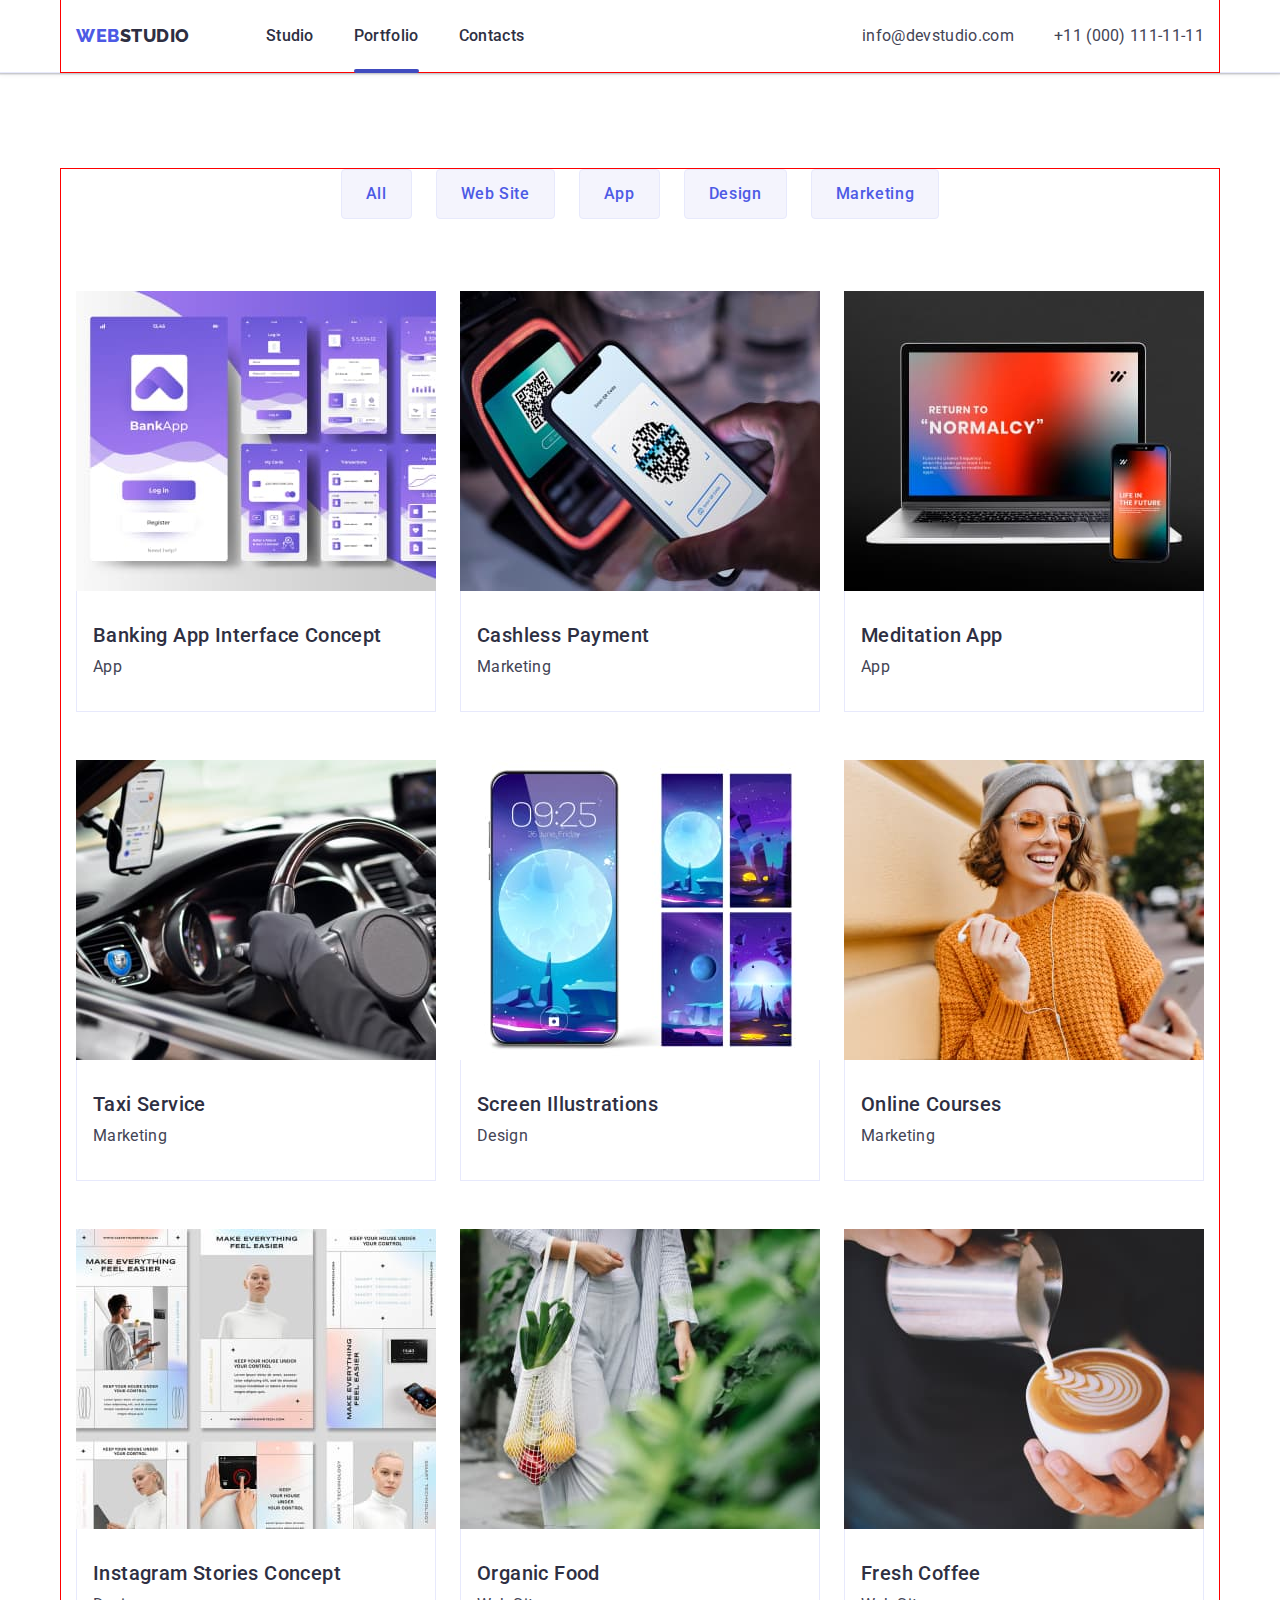
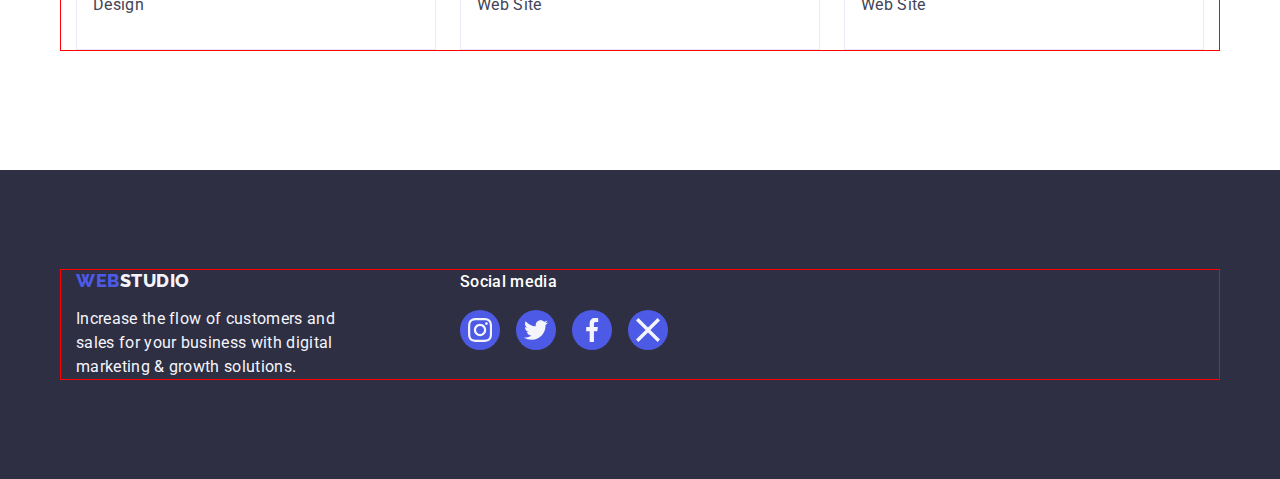
==== portfolio.html @ f9ac6791 "Initial commit" ====
<!DOCTYPE html>
<html lang="en">
  <head>
    <meta charset="UTF-8" />
    <meta http-equiv="X-UA-Compatible" content="IE=edge" />
    <meta name="viewport" content="width=device-width, initial-scale=1.0" />
    <title>Portfolio</title>
    <link
      rel="stylesheet"
      href="https://cdnjs.cloudflare.com/ajax/libs/modern-normalize/1.0.0/modern-normalize.min.css"
    />
    <link rel="preconnect" href="https://fonts.googleapis.com" />
    <link rel="preconnect" href="https://fonts.gstatic.com" crossorigin />
    <link
      href="https://fonts.googleapis.com/css2?family=Raleway:wght@800&family=Roboto:wght@400;500;700&display=swap"
      rel="stylesheet"
    />
    <link rel="stylesheet" href="./css/resetcss.css" />
    <link rel="stylesheet" href="./css/styles.css" />
  </head>
  <body>
    <!-- Top line -->

    <header class="header">
      <div class="container header-container">
        <nav class="navigation">
          <a href="./index.html" class="logo link"
            >Web<span class="logo-web">Studio</span></a
          >
          <ul class="navigation-list list">
            <li><a href="./index.html" class="nav-link link">Studio</a></li>
            <li>
              <a href="./portfolio.html" class="nav-link link active"
                >Portfolio</a
              >
            </li>
            <li><a href="" class="nav-link link">Contacts</a></li>
          </ul>
        </nav>
        <address class="adress">
          <ul class="adress-nav list">
            <li>
              <a href="mailto:info@devstudio.com" class="adress-list link"
                >info@devstudio.com</a
              >
            </li>
            <li>
              <a href="tel:+110001111111" class="adress-list link"
                >+11 (000) 111-11-11</a
              >
            </li>
          </ul>
        </address>
      </div>
    </header>

    <main>
      <section class="portfolio">
        <div class="container">
          <h1 hidden class="visually-hidden">Portfolio</h1>

          <ul class="button-list list">
            <li><button type="button" class="portfolio-btn">All</button></li>
            <li>
              <button type="button" class="portfolio-btn">Web Site</button>
            </li>
            <li><button type="button" class="portfolio-btn">App</button></li>
            <li><button type="button" class="portfolio-btn">Design</button></li>
            <li>
              <button type="button" class="portfolio-btn">Marketing</button>
            </li>
          </ul>

          <ul class="c-wrap list">
            <li class="portfolio-item">
              <a href="" class="portfolio-link link">
                <div class="overlay">
                  <img
                    src="./images/images-portfolio/bankapp.jpg"
                    alt="banking application"
                    width="360"
                    class="overlay-img"
                  />
                  <p class="overlay-text">
                    14 Stylish and User-Friendly App Design Concepts · Task
                    Manager App · Calorie Tracker App · Exotic Fruit Ecommerce
                    App · Cloud Storage App
                  </p>
                </div>
                <div class="portfolio-title-text">
                  <h2 class="benefits-title">Banking App Interface Concept</h2>
                  <p class="benefits-text-portfolio">App</p>
                </div>
              </a>
            </li>
            <li class="portfolio-item">
              <a href="" class="portfolio-link link"
                ><div class="overlay">
                  <img
                    src="./images/images-portfolio/cashless-payment.jpg"
                    alt="smartphone with cashless payment application"
                    width="360"
                    class="overlay-img"
                  />
                  <p class="overlay-text">
                    14 Stylish and User-Friendly App Design Concepts · Task
                    Manager App · Calorie Tracker App · Exotic Fruit Ecommerce
                    App · Cloud Storage App
                  </p>
                </div>
                <div class="portfolio-title-text">
                  <h2 class="benefits-title">Cashless Payment</h2>
                  <p class="benefits-text-portfolio">Marketing</p>
                </div></a
              >
            </li>
            <li class="portfolio-item">
              <a href="" class="portfolio-link link">
                <div class="overlay">
                  <img
                    src="./images/images-portfolio/meditation-app.jpg"
                    alt="macbook and iphone with meditation apps"
                    width="360"
                    class="overlay-img"
                  />
                  <p class="overlay-text">
                    14 Stylish and User-Friendly App Design Concepts · Task
                    Manager App · Calorie Tracker App · Exotic Fruit Ecommerce
                    App · Cloud Storage App
                  </p>
                </div>
                <div class="portfolio-title-text">
                  <h2 class="benefits-title">Meditation App</h2>
                  <p class="benefits-text-portfolio">App</p>
                </div></a
              >
            </li>
            <li class="portfolio-item">
              <a href="" class="portfolio-link link"
                ><div class="overlay">
                  <img
                    class="overlay-img"
                    src="./images/images-portfolio/taxi-service.jpg"
                    alt="view into the car where you can see the steering wheel, dashboard and the driver's hands in gloves"
                    width="360"
                  />
                  <p class="overlay-text">
                    14 Stylish and User-Friendly App Design Concepts · Task
                    Manager App · Calorie Tracker App · Exotic Fruit Ecommerce
                    App · Cloud Storage App
                  </p>
                </div>
                <div class="portfolio-title-text">
                  <h2 class="benefits-title">Taxi Service</h2>
                  <p class="benefits-text-portfolio">Marketing</p>
                </div></a
              >
            </li>
            <li class="portfolio-item">
              <a href="" class="portfolio-link link">
                <div class="overlay">
                  <img
                    class="overlay-img"
                    src="./images/images-portfolio/screen-illustrations.jpg"
                    alt="smartphone with screen illustration"
                    width="360"
                  />
                  <p class="overlay-text">
                    14 Stylish and User-Friendly App Design Concepts · Task
                    Manager App · Calorie Tracker App · Exotic Fruit Ecommerce
                    App · Cloud Storage App
                  </p>
                </div>
                <div class="portfolio-title-text">
                  <h2 class="benefits-title">Screen Illustrations</h2>
                  <p class="benefits-text-portfolio">Design</p>
                </div></a
              >
            </li>
            <li class="portfolio-item">
              <a href="" class="portfolio-link link">
                <div class="overlay">
                  <img
                    class="overlay-img"
                    src="./images/images-portfolio/online-courses.jpg"
                    alt="girl in an orange sweater with a smartphone in her hands"
                    width="360"
                  />
                  <p class="overlay-text">
                    14 Stylish and User-Friendly App Design Concepts · Task
                    Manager App · Calorie Tracker App · Exotic Fruit Ecommerce
                    App · Cloud Storage App
                  </p>
                </div>

                <div class="portfolio-title-text">
                  <h2 class="benefits-title">Online Courses</h2>
                  <p class="benefits-text-portfolio">Marketing</p>
                </div></a
              >
            </li>
            <li class="portfolio-item">
              <a href="" class="portfolio-link link">
                <div class="overlay">
                  <img
                    class="overlay-img"
                    src="./images/images-portfolio/instagram-stories-concept.jpg"
                    alt="instagram app"
                    width="360"
                  />
                  <p class="overlay-text">
                    14 Stylish and User-Friendly App Design Concepts · Task
                    Manager App · Calorie Tracker App · Exotic Fruit Ecommerce
                    App · Cloud Storage App
                  </p>
                </div>
                <div class="portfolio-title-text">
                  <h2 class="benefits-title">Instagram Stories Concept</h2>
                  <p class="benefits-text-portfolio">Design</p>
                </div></a
              >
            </li>
            <li class="portfolio-item">
              <a href="" class="portfolio-link link"
                ><div class="overlay">
                  <img
                    class="overlay-img"
                    src="./images/images-portfolio/organic-food.jpg"
                    alt="girl with fruit bag"
                    width="360"
                  />
                  <p class="overlay-text">
                    14 Stylish and User-Friendly App Design Concepts · Task
                    Manager App · Calorie Tracker App · Exotic Fruit Ecommerce
                    App · Cloud Storage App
                  </p>
                </div>
                <div class="portfolio-title-text">
                  <h2 class="benefits-title">Organic Food</h2>
                  <p class="benefits-text-portfolio">Web Site</p>
                </div></a
              >
            </li>
            <li class="portfolio-item">
              <a href="" class="portfolio-link link">
                <div class="overlay">
                  <img
                    class="overlay-img"
                    src="./images/images-portfolio/fresh-coffee.jpg"
                    alt="man pouring coffee into a cup"
                    width="360"
                  />
                  <p class="overlay-text">
                    14 Stylish and User-Friendly App Design Concepts · Task
                    Manager App · Calorie Tracker App · Exotic Fruit Ecommerce
                    App · Cloud Storage App
                  </p>
                </div>
                <div class="portfolio-title-text">
                  <h2 class="benefits-title">Fresh Coffee</h2>
                  <p class="benefits-text-portfolio">Web Site</p>
                </div></a
              >
            </li>
          </ul>
        </div>
      </section>
    </main>

    <!-- Footer -->

    <footer class="footer">
      <div class="container footer-container">
        <div class="footer-logo-container">
          <a href="./index.html" class="footer-logo link"
            >Web<span class="footer-span">Studio</span></a
          >
          <p class="portfolio-footer-text">
            Increase the flow of customers and sales for your business with
            digital marketing & growth solutions.
          </p>
        </div>
        <div class="footer-container-social">
          <p class="footer-container-social-text">Social media</p>
          <ul class="footer-social-list list">
            <li class="footer-socials-item">
              <a href="" class="footer-social-link"
                ><svg width="24" height="24" class="footer-social-icon">
                  <use href="./images/icons.svg#icon-instagram"></use>
                </svg>
              </a>
            </li>
            <li class="footer-socials-item">
              <a href="" class="footer-social-link"
                ><svg width="24" height="24" class="footer-social-icon">
                  <use href="./images/icons.svg#icon-twitter"></use>
                </svg>
              </a>
            </li>
            <li class="footer-socials-item">
              <a href="" class="footer-social-link"
                ><svg width="24" height="24" class="footer-social-icon">
                  <use href="./images/icons.svg#icon-facebook"></use>
                </svg>
              </a>
            </li>
            <li class="footer-socials-item">
              <a href="" class="footer-social-link"
                ><svg width="24" height="24" class="footer-social-icon">
                  <use href="./images/icons.svg#icon-modal-close"></use>
                </svg>
              </a>
            </li>
          </ul>
        </div>
      </div>
    </footer>
  </body>
</html>
---- css/resetcss.css ----
/* http://meyerweb.com/eric/tools/css/reset/ 
   v2.0 | 20110126
   License: none (public domain)
*/

html,
body,
div,
span,
applet,
object,
iframe,
h1,
h2,
h3,
h4,
h5,
h6,
p,
blockquote,
pre,
a,
abbr,
acronym,
address,
big,
cite,
code,
del,
dfn,
em,
img,
ins,
kbd,
q,
s,
samp,
small,
strike,
strong,
sub,
sup,
tt,
var,
b,
u,
i,
center,
dl,
dt,
dd,
ol,
ul,
li,
fieldset,
form,
label,
legend,
table,
caption,
tbody,
tfoot,
thead,
tr,
th,
td,
article,
aside,
canvas,
details,
embed,
figure,
figcaption,
footer,
header,
hgroup,
menu,
nav,
output,
ruby,
section,
summary,
time,
mark,
audio,
video {
    margin: 0;
    padding: 0;
    border: 0;
    font-size: 100%;
    font: inherit;
    vertical-align: baseline;
}

/* HTML5 display-role reset for older browsers */
article,
aside,
details,
figcaption,
figure,
footer,
header,
hgroup,
menu,
nav,
section {
    display: block;
}

body {
    line-height: 1;
}

ol,
ul {
    list-style: none;
}

blockquote,
*/ q {
    quotes: none;
}

blockquote:before,
blockquote:after,
q:before,
q:after {
    content: '';
    content: none;
}

table {
    border-collapse: collapse;
    border-spacing: 0;
}

img {
    display: block;
}

*,
*::before,
*::after {
    box-sizing: border-box;
}
---- css/styles.css ----
body {
  font-family: "Roboto", sans-serif;
  background-color: #ffffff;
  color: #434455;
  margin: 0px;
}

:root {
  --Dark: #2e2f42;
  --Primary-Brand: #4d5ae5;
  --Light: #f4f4fd;
  --Accent: #e7e9fc;
  --Text: #434455;
  --Pressed-State: #404bbf;
}

/* цвет основного текста  NAVY BLUE color: #2E2F42; */
/* цвет вторичного текста  SLATE   #434455 */
/* Веб цвет IRIS   #4D5AE5 */
/* CLOUD   #F4F4FD */
/* вторичный цвет фона CORNFLOWER   #E7E9FC */
/* цвет OCEAN   #404BBF */



.container {
  margin: 0 auto;
  width: 1158px;
  padding-left: 15px;
  padding-right: 15px;
  outline: 1px solid red;
}

img {
  display: block;
  max-width: 100%;
}


.link {
  text-decoration: none;
  transition: color 250ms cubic-bezier(0.4, 0, 0.2, 1);
}

.link:hover,
.link:focus {
  color: var(--Pressed-State);

}

.list {
  list-style: none;
}

.visually-hidden {
  position: absolute;
  width: 1px;
  height: 1px;
  margin: -1px;
  border: 0;
  padding: 0;

  white-space: nowrap;
  clip-path: inset(100%);
  clip: rect(0 0 0 0);
  overflow: hidden;
}

/* --------------------HEADER----------------- */

.header {
  box-sizing: border-box;
  box-shadow: 0px 2px 1px rgba(46, 47, 66, 0.08),
    0px 1px 1px rgba(46, 47, 66, 0.16),
    0px 1px 6px rgba(46, 47, 66, 0.08);
  border-bottom: 1px solid #E7E9FC;
}

.header-container {
  display: flex;
  align-items: center;
}

/* .header-container-portfolio {
  display: flex;
  align-items: center;
  padding-top: 24px;
  padding-bottom: 24px;
 
} */


.navigation {
  display: flex;
  align-items: center;
}



.container>.navigation {
  display: flex;
}

.logo {
  color: var(--Primary-Brand);
  font-family: "Raleway", sans-serif;
  font-weight: 800;
  font-size: 18px;
  line-height: 1.17;
  letter-spacing: 0.03em;
  text-transform: uppercase;
  margin-right: 76px;
}

.logo-web {
  color: var(--Dark);
}

.navigation-list {
  display: flex;
  gap: 40px;
}


.nav-link {
  font-family: "Roboto",
    sans-serif;
  font-weight: 500;
  font-size: 16px;
  line-height: 1.5;
  letter-spacing: 0.02em;
  color: var(--Dark);
  list-style: none;
  display: flex;
  padding: 24px 0;
  position: relative;
}


.active::after {
  position: absolute;
  bottom: -1px;
  right: 0;
  display: inline-block;
  content: '';
  width: 100%;
  height: 4px;
  color: var(--Pressed-State);
  background-color: var(--Pressed-State);
  border-radius: 2px;
}



.adress-nav {
  display: flex;
  align-items: center;
  gap: 40px;
}




/*---------- Adress -------*/

.adress-list {
  font-size: 16px;
  line-height: 1.5;
  letter-spacing: 0.02em;
  color: var(--Text);

}

.adress {
  font-style: normal;
  margin-left: auto;
}


/*--------- Hero ----------*/

.background {
  background-image: linear-gradient(rgba(46, 47, 66, 0.7), rgba(46, 47, 66, 0.7)), url(../images/images-main/background-img.jpg);
  background-repeat: no-repeat;
  background-position: center;
  background-size: cover;
}

.hero {
  margin: 0 auto;
  max-width: 1440px;
  background-color: var(--Dark);
  padding-top: 188px;
  padding-bottom: 188px;
}

.hero-header {
  font-family: "Roboto",
    sans-serif;
  font-style: normal;
  font-weight: 700;
  font-size: 56px;
  line-height: 1.07;
  text-align: center;
  letter-spacing: 0.02em;
  color: #ffffff;
  max-width: 496px;
  margin: 0 auto;
  margin-bottom: 48px;
}

.hero-button {
  font-family: "Roboto", sans-serif;
  font-weight: 500;
  font-size: 16px;
  line-height: 1.5;
  letter-spacing: 0.04em;
  background-color: #4d5ae5;
  color: #ffffff;
  cursor: pointer;
  min-width: 169px;
  height: 56px;
  border: none;
  padding: 16px 32px;
  display: block;
  margin: 0 auto;
  border-radius: 4px;
  transition: background-color 250ms cubic-bezier(0.4, 0, 0.2, 1);
}

.hero-button:hover,
.hero-button:focus {
  background-color: var(--Pressed-State);

}

/*-------- Section 1------- */

.benefits-icon-container {
  display: flex;
  /* padding: 24px 100px; */
  align-items: center;
  justify-content: center;
  height: 112px;
  background-color: #F4F4FD;
  border-radius: 4px;
  margin-bottom: 8px;
}



/* .benefits-item-icon {} */





.benefits {
  padding-top: 120px;
  padding-bottom: 120px;
}

.benefits-list {
  display: flex;
  gap: 24px;
}

.benefits-item {

  width: calc((100%-72px)/4);
}


.benefits-title {
  font-weight: 500;
  font-size: 20px;
  line-height: 1.2;
  letter-spacing: 0.02em;
  color: var(--Dark);
  margin-bottom: 8px;
}


.benefits-text {
  font-size: 16px;
  line-height: 1.5;
  letter-spacing: 0.02em;
  color: var(--Text);
}



/*------- Section 2 ----------*/

.doing {
  padding-bottom: 120px;
}

.duing-title {
  font-weight: 700;
  font-size: 36px;
  line-height: 1.11;
  text-align: center;
  letter-spacing: 0.02em;
  text-transform: capitalize;
  color: var(--Dark);
  margin-bottom: 72px;
}

.duing-list {
  display: flex;
  gap: 24px;
}

/*------- Section 3 -----------*/


.team-list {
  display: flex;
  gap: 24px;
  padding-bottom: 72px;
}

.section-team {
  background-color: #f4f4fd;
  padding: 120px 0;
}

.team-list-item {
  box-shadow: 0px 1px 6px rgba(46, 47, 66, 0.08),
    0px 1px 1px rgba(46, 47, 66, 0.16),
    0px 2px 1px rgba(46, 47, 66, 0.08);
  background-color: #ffffff;
  border-radius: 0px 0px 4px 4px;
}

.team-list-item-img {
  padding-bottom: 32px;
}

.team-header-title {
  font-weight: 700;
  font-size: 36px;
  line-height: 1.11;
  text-align: center;
  letter-spacing: 0.02em;
  text-transform: capitalize;
  color: #2E2F42;
  margin-bottom: 72px;
}

.team-title {
  font-weight: 500;
  font-size: 20px;
  line-height: 1.2;
  letter-spacing: 0.02em;
  color: var(--Dark);
  margin-bottom: 8px
}

.team-text {
  font-size: 16px;
  line-height: 1.5;
  letter-spacing: 0.02em;
  color: var(--Text);
  margin-bottom: 8px;
}

.team-title-text {
  padding: 32px 0;
  text-align: center;

}

.team-social-list {
  display: flex;
  justify-content: center;
  gap: 24px;
}

/* .team-socials-item {} */

.team-social-link {
  display: flex;
  justify-content: center;
  align-items: center;
  border-radius: 50%;
  background-color: #4D5AE5;
  width: 40px;
  height: 40px;
  color: #F4F4FD;
  transition: background-color 250ms cubic-bezier(0.4, 0, 0.2, 1);


}

.team-social-link:hover,
.team-social-link:focus {
  background-color: var(--Pressed-State);
}

.team-social-icon {
  fill: currentColor;
}

/*------- Section 4 -----------*/

.customers {
  padding: 120px 0;
}

.customers-title {

  font-weight: 700;
  font-size: 36px;
  line-height: 1.1;
  text-align: center;
  letter-spacing: 0.02em;
  color: var(--Dark);
  display: block;
  margin-bottom: 72px;

}

.customers-list {
  display: flex;
  gap: 24px;
}

.customers-item {
  width: calc((100% - 120px) / 6);
  height: 88px;
}

.customers-link {
  display: flex;
  border: 1px solid #8E8F99;
  border-radius: 4px;
  justify-content: center;
  align-items: center;
  color: #8E8F99;
  width: 100%;
  height: 100%;
  transition: border-color 250ms cubic-bezier(0.4, 0, 0.2, 1),
    color 250ms cubic-bezier(0.4, 0, 0.2, 1);
}


.customers-link:hover,
.customers-link:focus {
  border-color: var(--Pressed-State);
  color: var(--Pressed-State);
}

.customers-link-icon {

  fill: currentColor;
}



/* ----------------footer------------ */


.footer-container {
  display: flex;
  align-items: baseline;

}

.footer-logo-container {
  margin-right: 120px;
}



.footer-container-social-text {
  font-weight: 500;
  font-size: 16px;
  line-height: 1.5;
  letter-spacing: 0.02em;
  color: #FFFFFF;
  margin-bottom: 16px;
}

.footer-social-list {
  display: flex;
  gap: 16px;
  justify-content: center;
  padding: 0;
}

.footer-social-link {
  display: flex;
  justify-content: center;
  align-items: center;
  border-radius: 50%;
  background-color: #4D5AE5;
  width: 40px;
  height: 40px;
  color: #F4F4FD;
  transition: background-color 250ms cubic-bezier(0.4, 0, 0.2, 1);
}

.footer-social-icon {
  fill: currentColor;
}

.footer-social-link:hover,
.footer-social-link:focus {
  background-color: #31d0aa;
}

.footer-logo {
  color: var(--Primary-Brand);
  font-family: "Raleway", sans-serif;
  font-weight: 800;
  font-size: 18px;
  line-height: 1.17;
  letter-spacing: 0.03em;
  text-transform: uppercase;
  display: inline-block;
  margin-bottom: 16px;
}



.footer {
  background-color: #2e2f42;
  padding-bottom: 100px;
  padding-top: 100px;
  margin: 0 auto;
}

.footer-span {
  color: var(--Light);
}

.footer-text {
  font-size: 16px;
  line-height: 1.5;
  letter-spacing: 0.02em;
  color: #f4f4fd;
  width: 264px;
}

.portfolio-footer-text {
  font-size: 16px;
  line-height: 1.5;
  letter-spacing: 0.02em;
  color: #f4f4fd;
  width: 264px;
}



/*----------- Portfolio main ----------*/

.portfolio {
  padding: 96px 0 120px;
}

.portfolio-btn {
  font-family: inherit;
  font-weight: 500;
  font-size: 16px;
  line-height: 1.5;
  letter-spacing: 0.04em;
  color: var(--Primary-Brand);
  background-color: var(--Light);
  cursor: pointer;
  border: 1px solid #E7E9FC;
  border-radius: 4px;
  padding: 12px 24px;
  transition: color 250ms cubic-bezier(0.4, 0, 0.2, 1),
    background-color 250ms cubic-bezier(0.4, 0, 0.2, 1),
    border-color 250ms cubic-bezier(0.4, 0, 0.2, 1),
    box-shadow 250ms cubic-bezier(0.4, 0, 0.2, 1);
}

.portfolio-btn:hover,
.portfolio-btn:focus {
  color: #ffffff;
  background-color: var(--Pressed-State);
  box-shadow: 0px 3px 1px rgba(0, 0, 0, 0.1), 0px 2px 1px rgba(0, 0, 0, 0.08), 0px 2px 2px rgba(0, 0, 0, 0.12);
  border: 1px solid transparent;
  flex: none;
  order: 0;
  flex-grow: 0;

}

.button-list {
  display: flex;
  gap: 24px;
  justify-content: center;
  margin-bottom: 72px;
}

.benefits-text-portfolio {
  font-size: 16px;
  line-height: 1.5;
  letter-spacing: 0.02em;
  color: var(--Text);
}

.c-wrap {
  display: flex;
  flex-wrap: wrap;
  gap: 48px 24px;
  padding: 0;

}

.portfolio-title-text {
  padding: 32px 16px;
  padding-bottom: 32px;
  border: 1px solid #E7E9FC;
  border-top: 0;
}

.portfolio-item {

  width: calc((100% - 48px) / 3);
}


.portfolio-link {
  display: block;
  transition: box-shadow 250ms cubic-bezier(0.4, 0, 0.2, 1);
  position: relative;
  overflow: hidden;
}

.portfolio-link:hover,
.portfolio-link:focus {
  box-shadow: 0px 1px 6px rgba(46, 47, 66, 0.08), 0px 1px 1px rgba(46, 47, 66, 0.16), 0px 2px 1px rgba(46, 47, 66, 0.08);
}

.portfolio-link:hover .overlay-text,
.portfolio-link:focus .overlay-text {
  transform: translateY(0);
}

.overlay {
  position: relative;
  overflow: hidden;
}

.overlay-img {
  opacity: 1;
}

.overlay-text {
  position: absolute;
  left: 0;
  top: 0;
  width: 100%;
  height: 100%;
  padding: 40px 32px;
  line-height: 1.5;
  letter-spacing: 0.02em;
  color: var(--Light);
  background-color: var(--Primary-Brand);
  transform: translateY(100%);
  transition: transform 250ms cubic-bezier(0.4, 0, 0.2, 1);
}

/* --------------------backdrop-------------------- */

.backdrop {
  position: fixed;
  top: 0;
  width: 100%;
  height: 100%;
  background: rgba(46, 47, 66, 0.4);
  transition: opacity 250ms cubic-bezier(0.4, 0, 0.2, 1),
    visibility 250ms cubic-bezier(0.4, 0, 0.2, 1);
}

.modal {
  width: 408px;
  min-height: 576px;
  background-color: #FCFCFC;
  border-radius: 4px;
  position: absolute;
  top: 50%;
  left: 50%;
  transform: translate(-50%, -50%);
  padding: 24px;
  transition: transform 250ms cubic-bezier(0.4, 0, 0.2, 1);
  box-shadow: 0px 1px 1px rgba(0, 0, 0, 0.14),
    0px 1px 3px rgba(0, 0, 0, 0.12),
    0px 2px 1px rgba(0, 0, 0, 0.2);
}


.backdrop.is-hidden .modal {
  transform: translate(-50%, 50%);
}

.modal-close {
  position: absolute;
  top: 24px;
  right: 24px;
  border: 1px solid rgba(0, 0, 0, 0.1);
  background-color: var(--Accent);
  width: 24px;
  height: 24px;
  border-radius: 50%;
  display: flex;
  align-items: center;
  justify-content: center;
  margin-left: auto;
  padding: 0;
  cursor: pointer;
  transition: background-color 250ms cubic-bezier(0.4, 0, 0.2, 1),
    border 250ms cubic-bezier(0.4, 0, 0.2, 1);
}

.modal-close:hover,
.modal-close:focus {
  background-color: #404bbf;
  border: 0;
  fill: #ffffff
}

.is-hidden {
  opacity: 0;
  pointer-events: none;
  visibility: hidden;
}

.order-service-btn-icon {
  transition: fill 250ms cubic-bezier(0.4, 0, 0.2, 1);
}
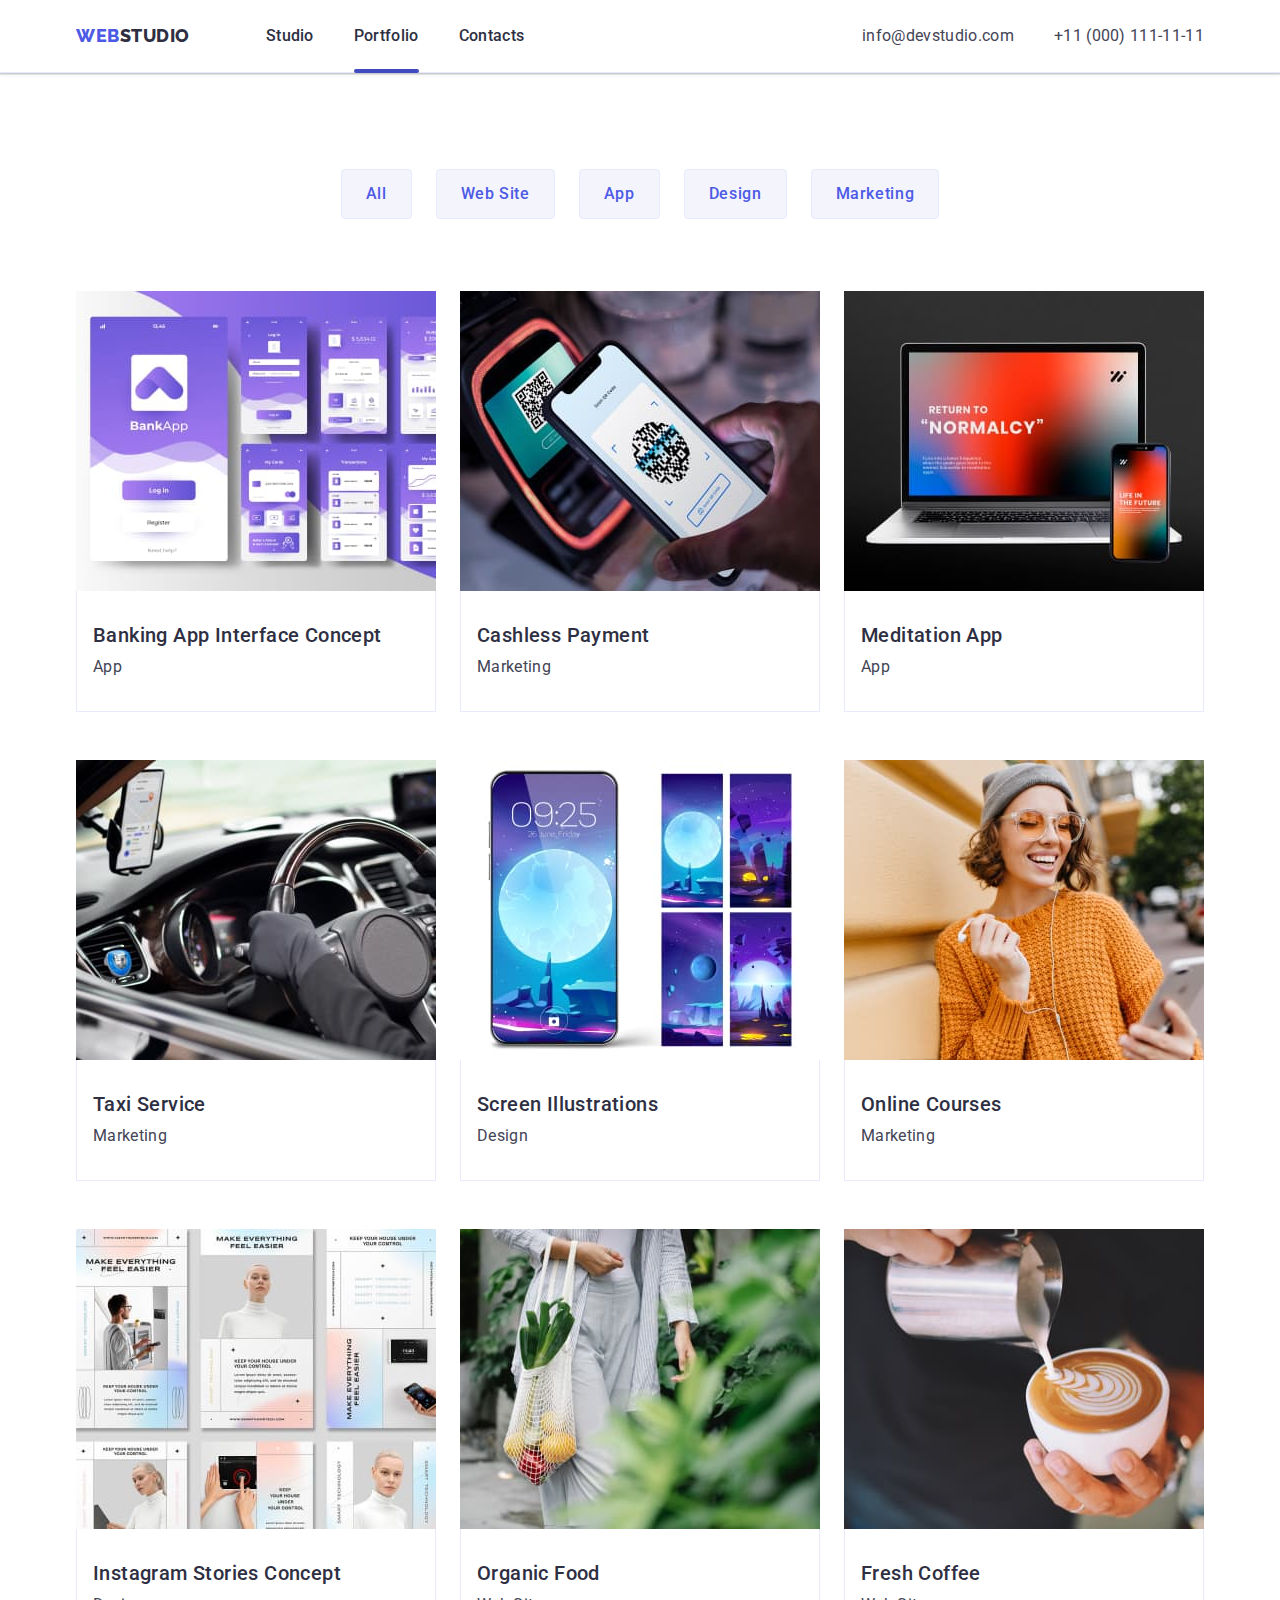
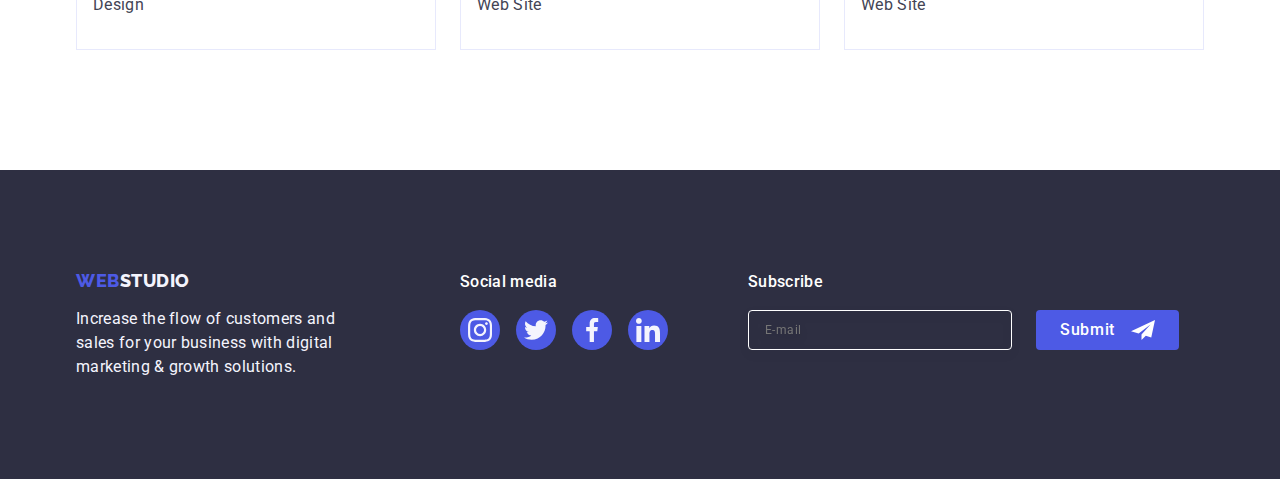
==== commit 88834539: "Update portfolio.html" ====
--- a/portfolio.html
+++ b/portfolio.html
@@ -275,14 +275,14 @@
           <a href="./index.html" class="footer-logo link"
             >Web<span class="footer-span">Studio</span></a
           >
-          <p class="portfolio-footer-text">
+          <p class="footer-text">
             Increase the flow of customers and sales for your business with
             digital marketing & growth solutions.
           </p>
         </div>
         <div class="footer-container-social">
           <p class="footer-container-social-text">Social media</p>
-          <ul class="footer-social-list list">
+          <ul class="footer-social-list">
             <li class="footer-socials-item">
               <a href="" class="footer-social-link"
                 ><svg width="24" height="24" class="footer-social-icon">
@@ -307,11 +307,36 @@
             <li class="footer-socials-item">
               <a href="" class="footer-social-link"
                 ><svg width="24" height="24" class="footer-social-icon">
-                  <use href="./images/icons.svg#icon-modal-close"></use>
+                  <use
+                    href="./images/icons.svg#icon-linkedin"
+                    class="use-icon"
+                  ></use>
                 </svg>
               </a>
             </li>
           </ul>
+        </div>
+        <div class="footer-form-container">
+          <p class="footer-subscribe-text">Subscribe</p>
+          <form class="footer-form-subscribe">
+            <label class="footer-form-sucscribe-field"
+              ><input
+                type="email"
+                class="footer-form-input"
+                placeholder="E-mail"
+                required
+            /></label>
+            <button type="submit" class="footer-form-subscribe-btn">
+              Submit
+              <svg
+                class="footer-form-subscribe-btn-icon"
+                width="24"
+                height="24"
+              >
+                <use href="/images/icons.svg#icon-airplane"></use>
+              </svg>
+            </button>
+          </form>
         </div>
       </div>
     </footer>
--- a/css/styles.css
+++ b/css/styles.css
@@ -28,7 +28,7 @@
   width: 1158px;
   padding-left: 15px;
   padding-right: 15px;
-  outline: 1px solid red;
+  /* outline: 1px solid red; */
 }
 
 img {
@@ -488,6 +488,7 @@
   gap: 16px;
   justify-content: center;
   padding: 0;
+  margin-right: 80px;
 }
 
 .footer-social-link {
@@ -550,6 +551,67 @@
   letter-spacing: 0.02em;
   color: #f4f4fd;
   width: 264px;
+}
+
+
+.footer-form-container {}
+
+
+.footer-subscribe-text {
+  font-weight: 500;
+  font-size: 16px;
+  line-height: 1.5;
+  letter-spacing: 0.02em;
+  color: #ffffff;
+  margin-bottom: 16px;
+}
+
+.footer-form-subscribe {
+  display: flex;
+  justify-content: center;
+  gap: 24px;
+}
+
+.footer-form-sucscribe-field {}
+
+.footer-form-input {
+  width: 100%;
+  height: 40px;
+  min-width: 264px;
+  border: 1px solid #ffffff;
+  filter: drop-shadow(0px 4px 4px rgba(0, 0, 0, 0.15));
+  border-radius: 4px;
+  padding: 8px 16px;
+  font-size: 12px;
+  line-height: 2;
+  letter-spacing: 0.04em;
+  color: #ffffff;
+  background-color: inherit;
+  transition: outline 250ms cubic-bezier(0.4, 0, 0.2, 1);
+}
+
+.footer-form-subscribe-btn {
+  display: flex;
+  justify-content: center;
+  align-self: center;
+  min-width: 77px;
+  padding: 8px 24px;
+  border: none;
+  font-family: inherit;
+  cursor: pointer;
+  font-weight: 500;
+  font-size: 16px;
+  line-height: 1.5;
+  letter-spacing: 0.04em;
+  color: #ffffff;
+  background: var(--Primary-Brand);
+  border-radius: 4px;
+  gap: 16px;
+  transition: background-color 250ms cubic-bezier(0.4, 0, 0.2, 1);
+}
+
+.footer-form-subscribe-btn-icon {
+  color: #ffffff;
 }
 
 
@@ -666,7 +728,7 @@
   transition: transform 250ms cubic-bezier(0.4, 0, 0.2, 1);
 }
 
-/* --------------------backdrop-------------------- */
+/* --------------------Backdrop & Modal-------------------- */
 
 .backdrop {
   position: fixed;
@@ -678,6 +740,16 @@
     visibility 250ms cubic-bezier(0.4, 0, 0.2, 1);
 }
 
+.is-hidden {
+  opacity: 0;
+  pointer-events: none;
+  visibility: hidden;
+}
+
+.backdrop.is-hidden .modal {
+  transform: translate(-50%, 50%);
+}
+
 .modal {
   width: 408px;
   min-height: 576px;
@@ -686,18 +758,14 @@
   position: absolute;
   top: 50%;
   left: 50%;
+  padding: 72px 24px 24px 24px;
   transform: translate(-50%, -50%);
-  padding: 24px;
   transition: transform 250ms cubic-bezier(0.4, 0, 0.2, 1);
   box-shadow: 0px 1px 1px rgba(0, 0, 0, 0.14),
     0px 1px 3px rgba(0, 0, 0, 0.12),
     0px 2px 1px rgba(0, 0, 0, 0.2);
 }
 
-
-.backdrop.is-hidden .modal {
-  transform: translate(-50%, 50%);
-}
 
 .modal-close {
   position: absolute;
@@ -725,12 +793,164 @@
   fill: #ffffff
 }
 
-.is-hidden {
-  opacity: 0;
-  pointer-events: none;
-  visibility: hidden;
-}
 
 .order-service-btn-icon {
   transition: fill 250ms cubic-bezier(0.4, 0, 0.2, 1);
+}
+
+/* -- --------------Backdrop & Modal------------  */
+
+
+.form {
+  display: flex;
+  flex-direction: column;
+}
+
+.modal-form-text {
+  font-weight: 500;
+  font-size: 16px;
+  line-height: 1.5;
+  text-align: center;
+  letter-spacing: 0.02em;
+  color: var(--Dark);
+  margin-bottom: 16px;
+}
+
+.modal-form-field {
+  margin-bottom: 8px;
+}
+
+.modal-form-field-description {
+  display: block;
+  font-size: 12px;
+  line-height: 1.17;
+  letter-spacing: 0.04em;
+  color: #8E8F99;
+  margin-bottom: 4px;
+}
+
+.modal-form-input-wrap {
+  display: block;
+  position: relative;
+}
+
+.modal-form-input {
+  width: 100%;
+  height: 40px;
+  border: 1px solid rgba(46, 47, 66, 0.4);
+  border-radius: 4px;
+  padding-left: 38px;
+  font-size: 16px;
+  line-height: 1.5;
+  letter-spacing: 0.02em;
+  transition: border-color 250ms cubic-bezier(0.4, 0, 0.2, 1);
+}
+
+.modal-form-input:focus {
+  border-color: #4D5AE5;
+  outline: transparent;
+}
+
+
+
+.modal-form-input:focus+.model-form-icon {
+  fill: #4D5AE5;
+}
+
+.model-form-icon {
+  position: absolute;
+  top: 50%;
+  left: 16px;
+  transform: translateY(-50%);
+  transition: fill 250ms cubic-bezier(0.4, 0, 0.2, 1);
+  width: 18px;
+  height: 24px;
+}
+
+.field-user-comment {
+  margin-bottom: 16px;
+}
+
+.modal-form-comment {
+  resize: none;
+  width: 100%;
+  height: 120px;
+  border: 1px solid rgba(46, 47, 66, 0.4);
+  border-radius: 4px;
+  padding: 8px 16px;
+  font-size: 12px;
+  line-height: 1.17;
+  letter-spacing: 0.04em;
+  color: rgba(46, 47, 66, 0.4);
+  transition: border-color 250ms cubic-bezier(0.4, 0, 0.2, 1);
+}
+
+.user-policy-wrap {
+  display: flex;
+  margin-bottom: 24px;
+}
+
+.modal-form-check {
+  transition: outline 250ms cubic-bezier(0.4, 0, 0.2, 1);
+}
+
+.form-check-icon {
+  content: "";
+  display: flex;
+  justify-content: center;
+  align-items: center;
+  width: 16px;
+  height: 16px;
+  fill: transparent;
+  border: 1px solid rgba(46, 47, 66, 0.4);
+  border-radius: 2px;
+  cursor: pointer;
+  margin-right: 8px;
+  transition: outline 2500ms cubic-bezier(0.4, 0, 0.2, 1);
+}
+
+.modal-form-check:checked+.form-check-icon {
+  background-color: #404bbf;
+  fill: #404bbf;
+}
+
+.modal-form-check-description {
+  font-size: 12px;
+  line-height: 1.17;
+  letter-spacing: 0.04em;
+  color: #8E8F99;
+}
+
+.privacy-policy {
+  font-size: 12px;
+  line-height: 1.33;
+  letter-spacing: 0.04em;
+  color: var(--Primary-Brand);
+}
+
+.privacy-text {
+  display: flex;
+  justify-content: center;
+  align-items: center;
+  gap: 4px;
+}
+
+.modal-form {}
+
+.modal-form-submit {
+  align-self: center;
+  padding: 16px 32px;
+  border: none;
+  font-family: inherit;
+  cursor: pointer;
+  font-weight: 500;
+  font-size: 16px;
+  line-height: 1.5;
+  letter-spacing: 0.04em;
+  color: #ffffff;
+  min-width: 169px;
+  background: var(--Primary-Brand);
+  box-shadow: 0px 4px 4px rgba(0, 0, 0, 0.15);
+  border-radius: 4px;
+  transition: background-color 250ms cubic-bezier(0.4, 0, 0.2, 1);
 }